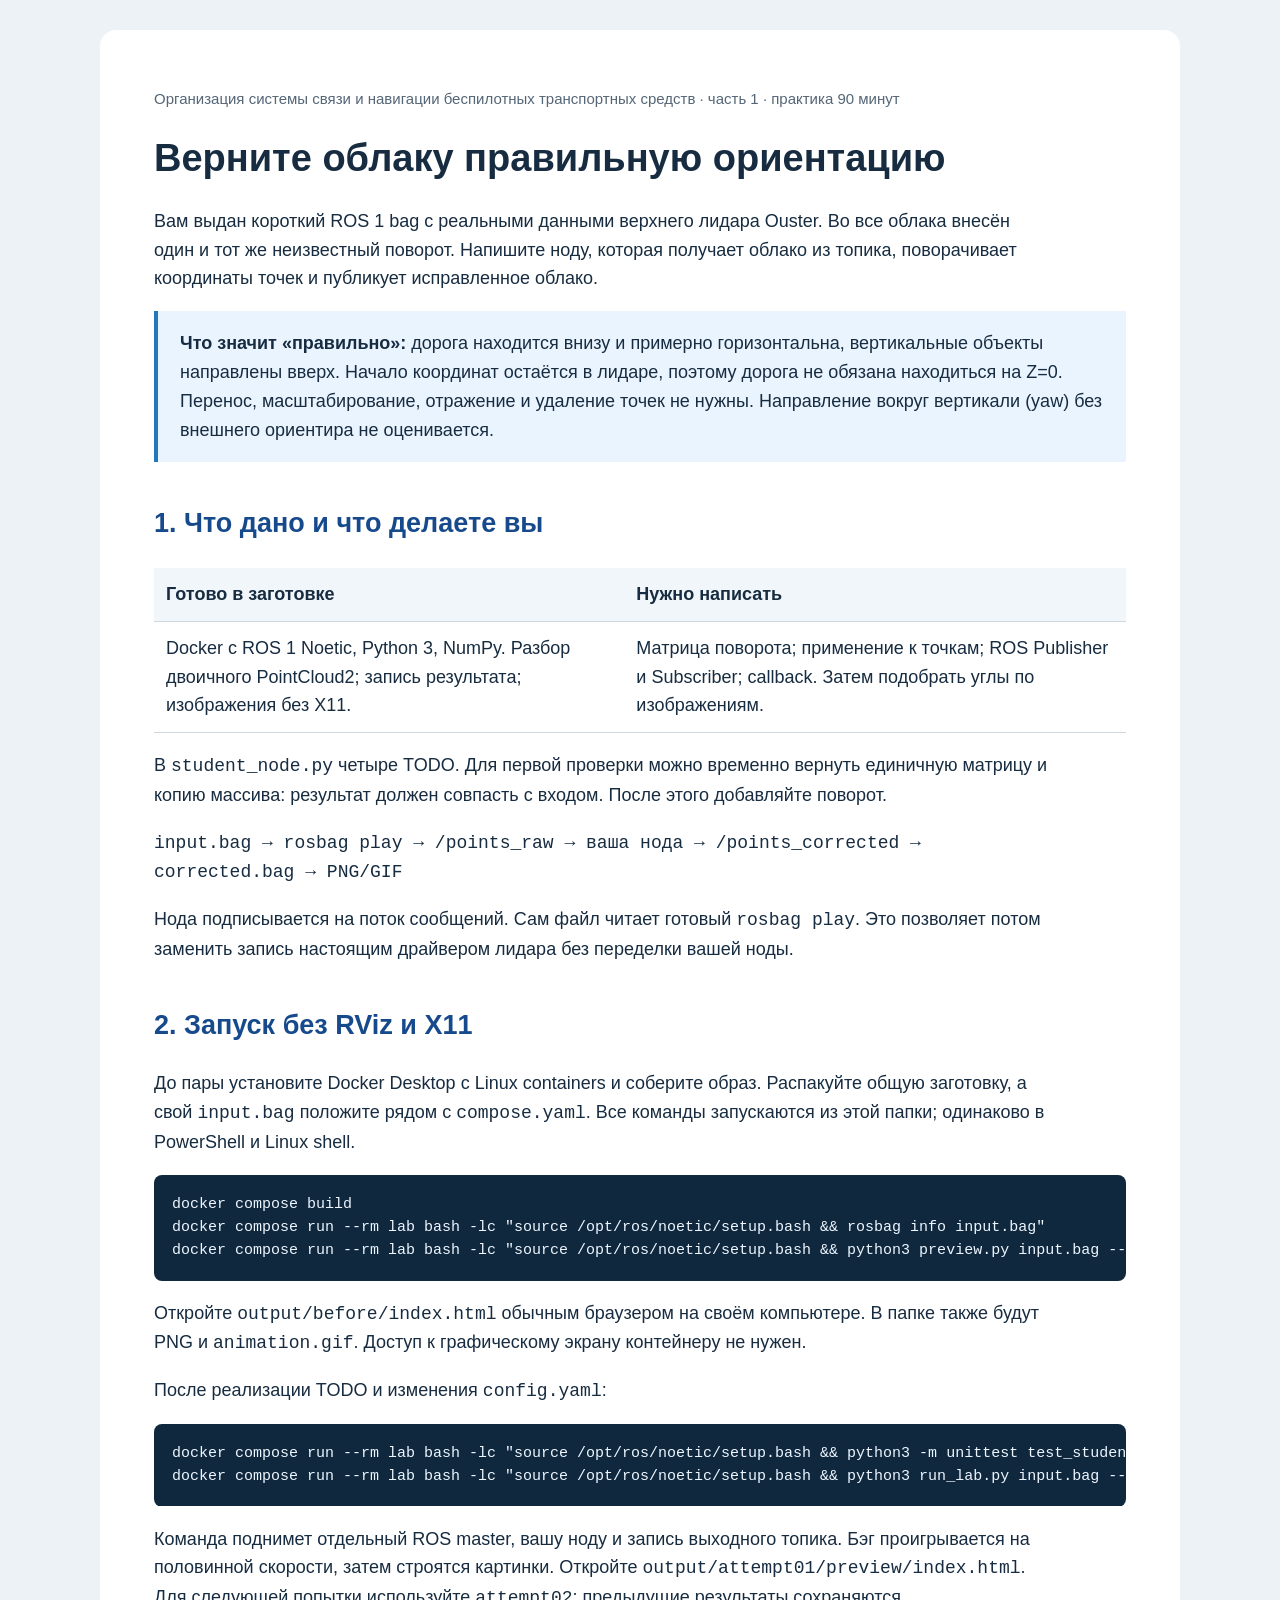
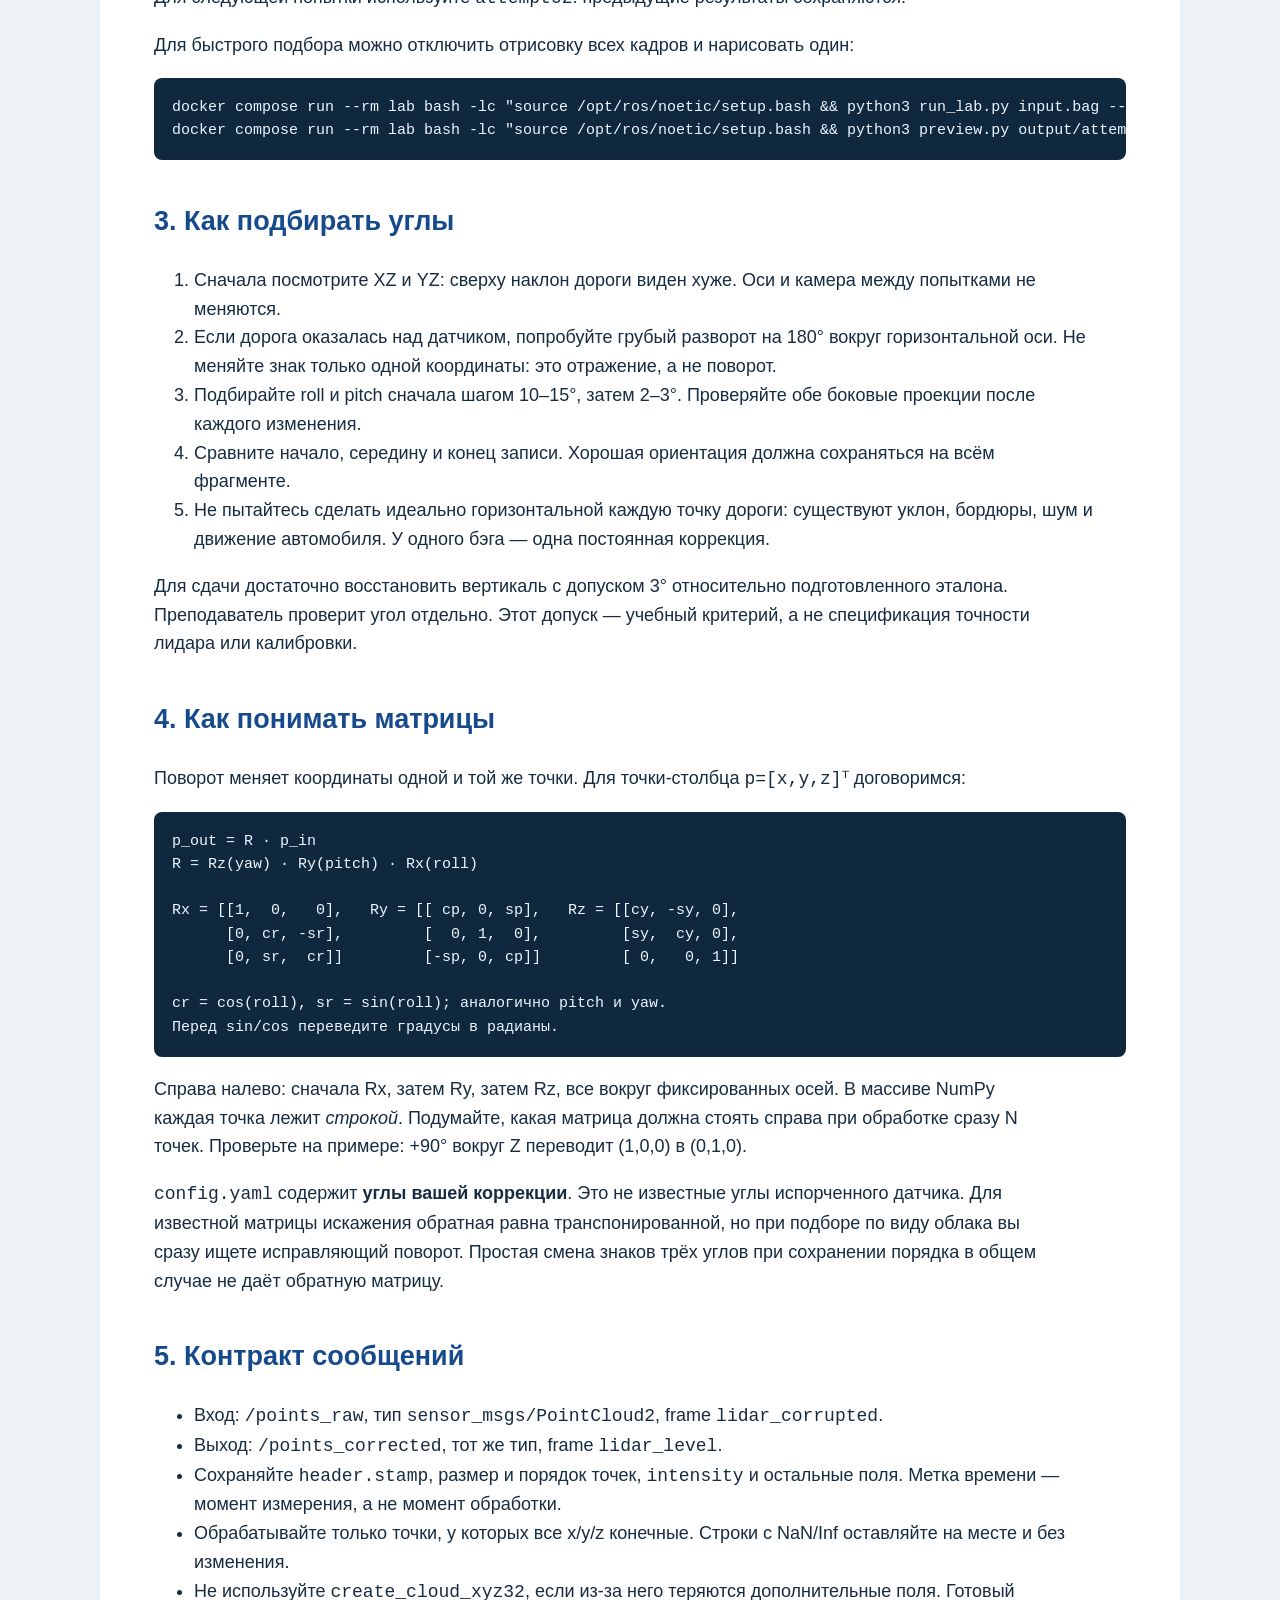
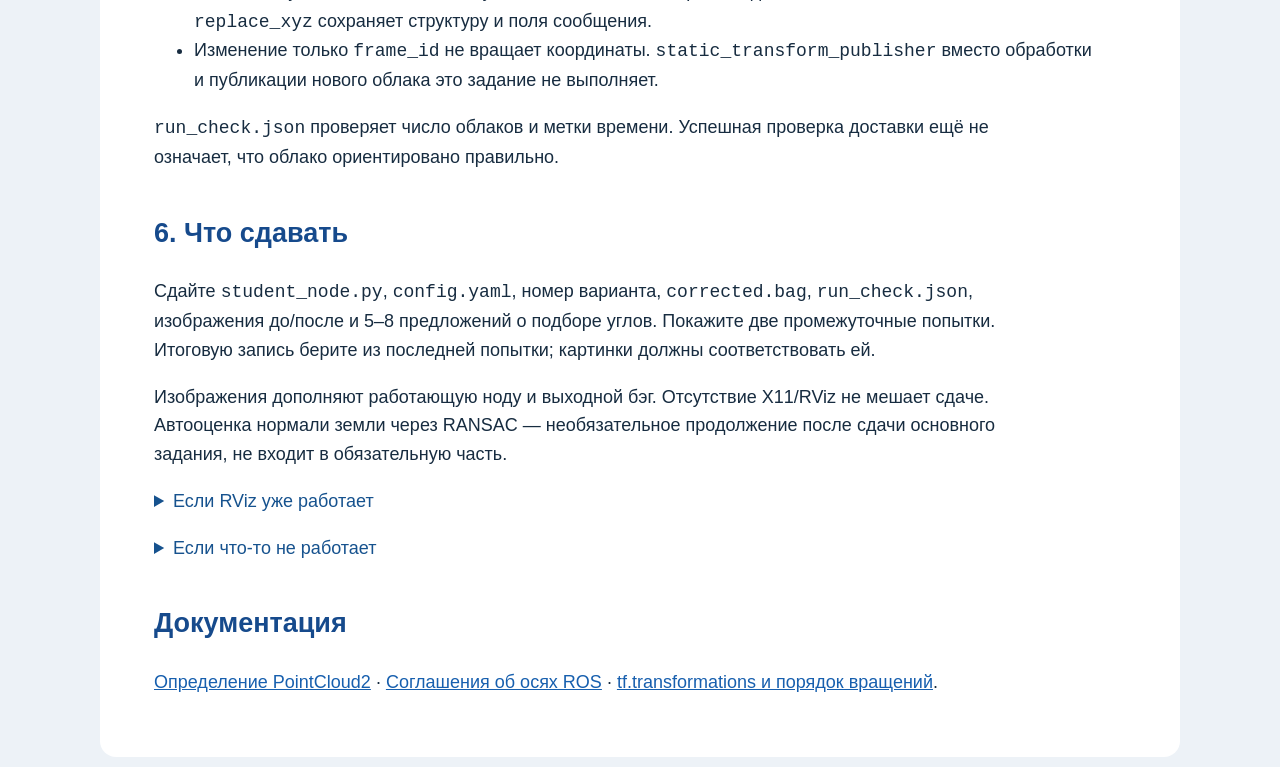
==== practices/01-ros1-pointclouds/assignment.html @ 09ac6501 "Publish ROS 1 point cloud orientation practice" ====
<!doctype html><html lang="ru"><head><meta charset="utf-8"><meta name="viewport" content="width=device-width,initial-scale=1"><title>Практика ROS 1: ориентация облака</title><link rel="stylesheet" href="guide.css"></head><body><main>
<p class="meta">Организация системы связи и навигации беспилотных транспортных средств · часть 1 · практика 90 минут</p>
<h1>Верните облаку правильную ориентацию</h1>
<p>Вам выдан короткий ROS 1 bag с реальными данными верхнего лидара Ouster. Во все облака внесён один и тот же неизвестный поворот. Напишите ноду, которая получает облако из топика, поворачивает координаты точек и публикует исправленное облако.</p>
<div class="note"><b>Что значит «правильно»:</b> дорога находится внизу и примерно горизонтальна, вертикальные объекты направлены вверх. Начало координат остаётся в лидаре, поэтому дорога не обязана находиться на Z=0. Перенос, масштабирование, отражение и удаление точек не нужны. Направление вокруг вертикали (yaw) без внешнего ориентира не оценивается.</div>
<h2>1. Что дано и что делаете вы</h2>
<table><tr><th>Готово в заготовке</th><th>Нужно написать</th></tr><tr><td>Docker с ROS 1 Noetic, Python 3, NumPy. Разбор двоичного PointCloud2; запись результата; изображения без X11.</td><td>Матрица поворота; применение к точкам; ROS Publisher и Subscriber; callback. Затем подобрать углы по изображениям.</td></tr></table>
<p>В <code>student_node.py</code> четыре TODO. Для первой проверки можно временно вернуть единичную матрицу и копию массива: результат должен совпасть с входом. После этого добавляйте поворот.</p>
<p><code>input.bag → rosbag play → /points_raw → ваша нода → /points_corrected → corrected.bag → PNG/GIF</code></p>
<p>Нода подписывается на поток сообщений. Сам файл читает готовый <code>rosbag play</code>. Это позволяет потом заменить запись настоящим драйвером лидара без переделки вашей ноды.</p>
<h2>2. Запуск без RViz и X11</h2>
<p>До пары установите Docker Desktop с Linux containers и соберите образ. Распакуйте общую заготовку, а свой <code>input.bag</code> положите рядом с <code>compose.yaml</code>. Все команды запускаются из этой папки; одинаково в PowerShell и Linux shell.</p>
<pre>docker compose build
docker compose run --rm lab bash -lc "source /opt/ros/noetic/setup.bash &amp;&amp; rosbag info input.bag"
docker compose run --rm lab bash -lc "source /opt/ros/noetic/setup.bash &amp;&amp; python3 preview.py input.bag --out output/before"</pre>
<p>Откройте <code>output/before/index.html</code> обычным браузером на своём компьютере. В папке также будут PNG и <code>animation.gif</code>. Доступ к графическому экрану контейнеру не нужен.</p>
<p>После реализации TODO и изменения <code>config.yaml</code>:</p>
<pre>docker compose run --rm lab bash -lc "source /opt/ros/noetic/setup.bash &amp;&amp; python3 -m unittest test_student -v"
docker compose run --rm lab bash -lc "source /opt/ros/noetic/setup.bash &amp;&amp; python3 run_lab.py input.bag --out output/attempt01"</pre>
<p>Команда поднимет отдельный ROS master, вашу ноду и запись выходного топика. Бэг проигрывается на половинной скорости, затем строятся картинки. Откройте <code>output/attempt01/preview/index.html</code>. Для следующей попытки используйте <code>attempt02</code>: предыдущие результаты сохраняются.</p>
<p>Для быстрого подбора можно отключить отрисовку всех кадров и нарисовать один:</p>
<pre>docker compose run --rm lab bash -lc "source /opt/ros/noetic/setup.bash &amp;&amp; python3 run_lab.py input.bag --out output/attempt02 --no-preview"
docker compose run --rm lab bash -lc "source /opt/ros/noetic/setup.bash &amp;&amp; python3 preview.py output/attempt02/corrected.bag --topic /points_corrected --out output/attempt02/preview --step 20"</pre>
<h2>3. Как подбирать углы</h2>
<ol><li>Сначала посмотрите XZ и YZ: сверху наклон дороги виден хуже. Оси и камера между попытками не меняются.</li><li>Если дорога оказалась над датчиком, попробуйте грубый разворот на 180° вокруг горизонтальной оси. Не меняйте знак только одной координаты: это отражение, а не поворот.</li><li>Подбирайте roll и pitch сначала шагом 10–15°, затем 2–3°. Проверяйте обе боковые проекции после каждого изменения.</li><li>Сравните начало, середину и конец записи. Хорошая ориентация должна сохраняться на всём фрагменте.</li><li>Не пытайтесь сделать идеально горизонтальной каждую точку дороги: существуют уклон, бордюры, шум и движение автомобиля. У одного бэга — одна постоянная коррекция.</li></ol>
<p>Для сдачи достаточно восстановить вертикаль с допуском 3° относительно подготовленного эталона. Преподаватель проверит угол отдельно. Этот допуск — учебный критерий, а не спецификация точности лидара или калибровки.</p>
<h2>4. Как понимать матрицы</h2>
<p>Поворот меняет координаты одной и той же точки. Для точки-столбца <code>p=[x,y,z]ᵀ</code> договоримся:</p>
<pre>p_out = R · p_in
R = Rz(yaw) · Ry(pitch) · Rx(roll)

Rx = [[1,  0,   0],   Ry = [[ cp, 0, sp],   Rz = [[cy, -sy, 0],
      [0, cr, -sr],         [  0, 1,  0],         [sy,  cy, 0],
      [0, sr,  cr]]         [-sp, 0, cp]]         [ 0,   0, 1]]

cr = cos(roll), sr = sin(roll); аналогично pitch и yaw.
Перед sin/cos переведите градусы в радианы.</pre>
<p>Справа налево: сначала Rx, затем Ry, затем Rz, все вокруг фиксированных осей. В массиве NumPy каждая точка лежит <em>строкой</em>. Подумайте, какая матрица должна стоять справа при обработке сразу N точек. Проверьте на примере: +90° вокруг Z переводит (1,0,0) в (0,1,0).</p>
<p><code>config.yaml</code> содержит <b>углы вашей коррекции</b>. Это не известные углы испорченного датчика. Для известной матрицы искажения обратная равна транспонированной, но при подборе по виду облака вы сразу ищете исправляющий поворот. Простая смена знаков трёх углов при сохранении порядка в общем случае не даёт обратную матрицу.</p>
<h2>5. Контракт сообщений</h2>
<ul><li>Вход: <code>/points_raw</code>, тип <code>sensor_msgs/PointCloud2</code>, frame <code>lidar_corrupted</code>.</li><li>Выход: <code>/points_corrected</code>, тот же тип, frame <code>lidar_level</code>.</li><li>Сохраняйте <code>header.stamp</code>, размер и порядок точек, <code>intensity</code> и остальные поля. Метка времени — момент измерения, а не момент обработки.</li><li>Обрабатывайте только точки, у которых все x/y/z конечные. Строки с NaN/Inf оставляйте на месте и без изменения.</li><li>Не используйте <code>create_cloud_xyz32</code>, если из-за него теряются дополнительные поля. Готовый <code>replace_xyz</code> сохраняет структуру и поля сообщения.</li><li>Изменение только <code>frame_id</code> не вращает координаты. <code>static_transform_publisher</code> вместо обработки и публикации нового облака это задание не выполняет.</li></ul>
<p><code>run_check.json</code> проверяет число облаков и метки времени. Успешная проверка доставки ещё не означает, что облако ориентировано правильно.</p>
<h2>6. Что сдавать</h2>
<p>Сдайте <code>student_node.py</code>, <code>config.yaml</code>, номер варианта, <code>corrected.bag</code>, <code>run_check.json</code>, изображения до/после и 5–8 предложений о подборе углов. Покажите две промежуточные попытки. Итоговую запись берите из последней попытки; картинки должны соответствовать ей.</p>
<p>Изображения дополняют работающую ноду и выходной бэг. Отсутствие X11/RViz не мешает сдаче. Автооценка нормали земли через RANSAC — необязательное продолжение после сдачи основного задания, не входит в обязательную часть.</p>
<details><summary>Если RViz уже работает</summary><p>В готовом Linux-окружении с ROS 1 и RViz запустите <code>roscore</code>, отдельно <code>rosbag play --clock output/attempt01/corrected.bag</code> и <code>rviz -d view_corrected.rviz</code>. Выберите Fixed Frame <code>lidar_level</code>. Для просмотра исходного бэга используйте <code>lidar_corrupted</code> и <code>/points_raw</code>. Отсутствующее преобразование между этими frame нельзя заменять выдуманным identity TF. В базовый Docker GUI намеренно не включён; обязательный сценарий — PNG/GIF.</p></details>
<details><summary>Если что-то не работает</summary><ul><li><b>NotImplementedError:</b> заполните TODO; заготовка не содержит решение.</li><li><b>Нет выходных сообщений:</b> проверьте <code>student.log</code>, имена топиков и Publisher/Subscriber.</li><li><b>Потери облаков:</b> уберите рисование из callback и повторите с <code>--rate 0.25</code>.</li><li><b>TF error в RViz:</b> Fixed Frame должен совпадать с frame отображаемого облака.</li><li><b>Docker не подключается:</b> запустите Docker Desktop и Linux containers до пары.</li><li><b>Дорога исчезла:</b> сравните PNG с прежними осями; не меняйте автоматический масштаб. При необходимости задайте одинаковый <code>--radius</code> для обеих картинок.</li></ul></details>
<h2>Документация</h2>
<p><a href="https://raw.githubusercontent.com/ros/common_msgs/noetic-devel/sensor_msgs/msg/PointCloud2.msg">Определение PointCloud2</a> · <a href="https://raw.githubusercontent.com/ros-infrastructure/rep/master/rep-0103.rst">Соглашения об осях ROS</a> · <a href="https://raw.githubusercontent.com/ros/geometry/noetic-devel/tf/src/tf/transformations.py">tf.transformations и порядок вращений</a>.</p>
</main></body></html>
---- practices/01-ros1-pointclouds/guide.css ----
*{box-sizing:border-box}body{margin:0;background:#edf2f7;color:#172c40;font:18px/1.6 Segoe UI,Arial,sans-serif}main{max-width:1080px;margin:30px auto;background:white;padding:42px 54px;border-radius:16px}h1{font-size:38px;line-height:1.18}h2{font-size:27px;margin-top:40px;color:#164a8c}h3{font-size:21px}a{color:#175fae}p,li{max-width:90ch}pre{overflow:auto;background:#10283e;color:#edf6ff;padding:18px;border-radius:8px;font:15px/1.55 Consolas,monospace}code{font-family:Consolas,monospace}table{border-collapse:collapse;width:100%}td,th{border-bottom:1px solid #cdd8e2;padding:12px;text-align:left;vertical-align:top}th{background:#f1f6fa}.note{background:#eaf4ff;border-left:4px solid #2377bb;padding:18px 22px}.meta{color:#567;font-size:15px}img{max-width:100%;height:auto}nav{display:flex;gap:20px;flex-wrap:wrap}details{margin:18px 0}summary{cursor:pointer;color:#16528e}section{margin:30px 0}small{color:#567}@media(max-width:720px){main{margin:0;padding:22px 18px}h1{font-size:30px}table{font-size:14px}}@media print{body{background:white;font-size:11pt}main{margin:0;padding:0}pre{white-space:pre-wrap;background:#eee;color:#111}a{color:inherit}}
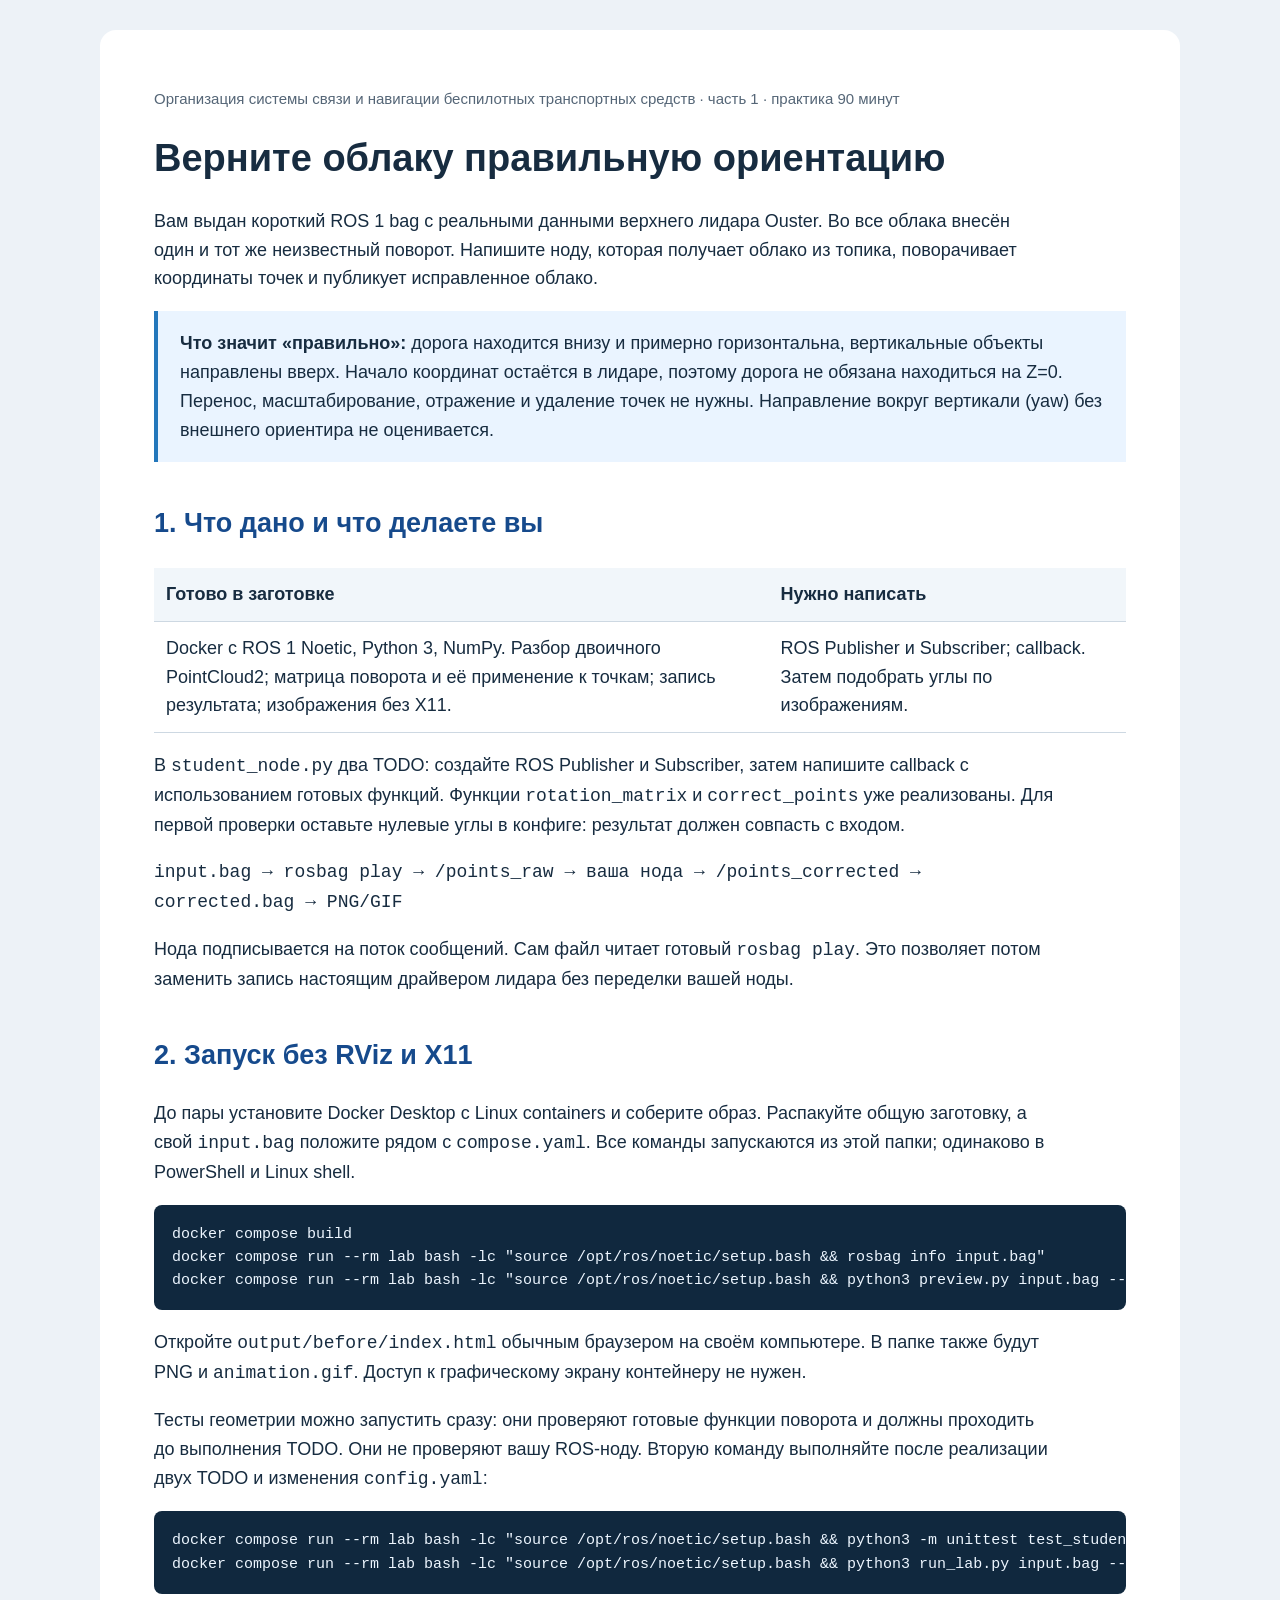
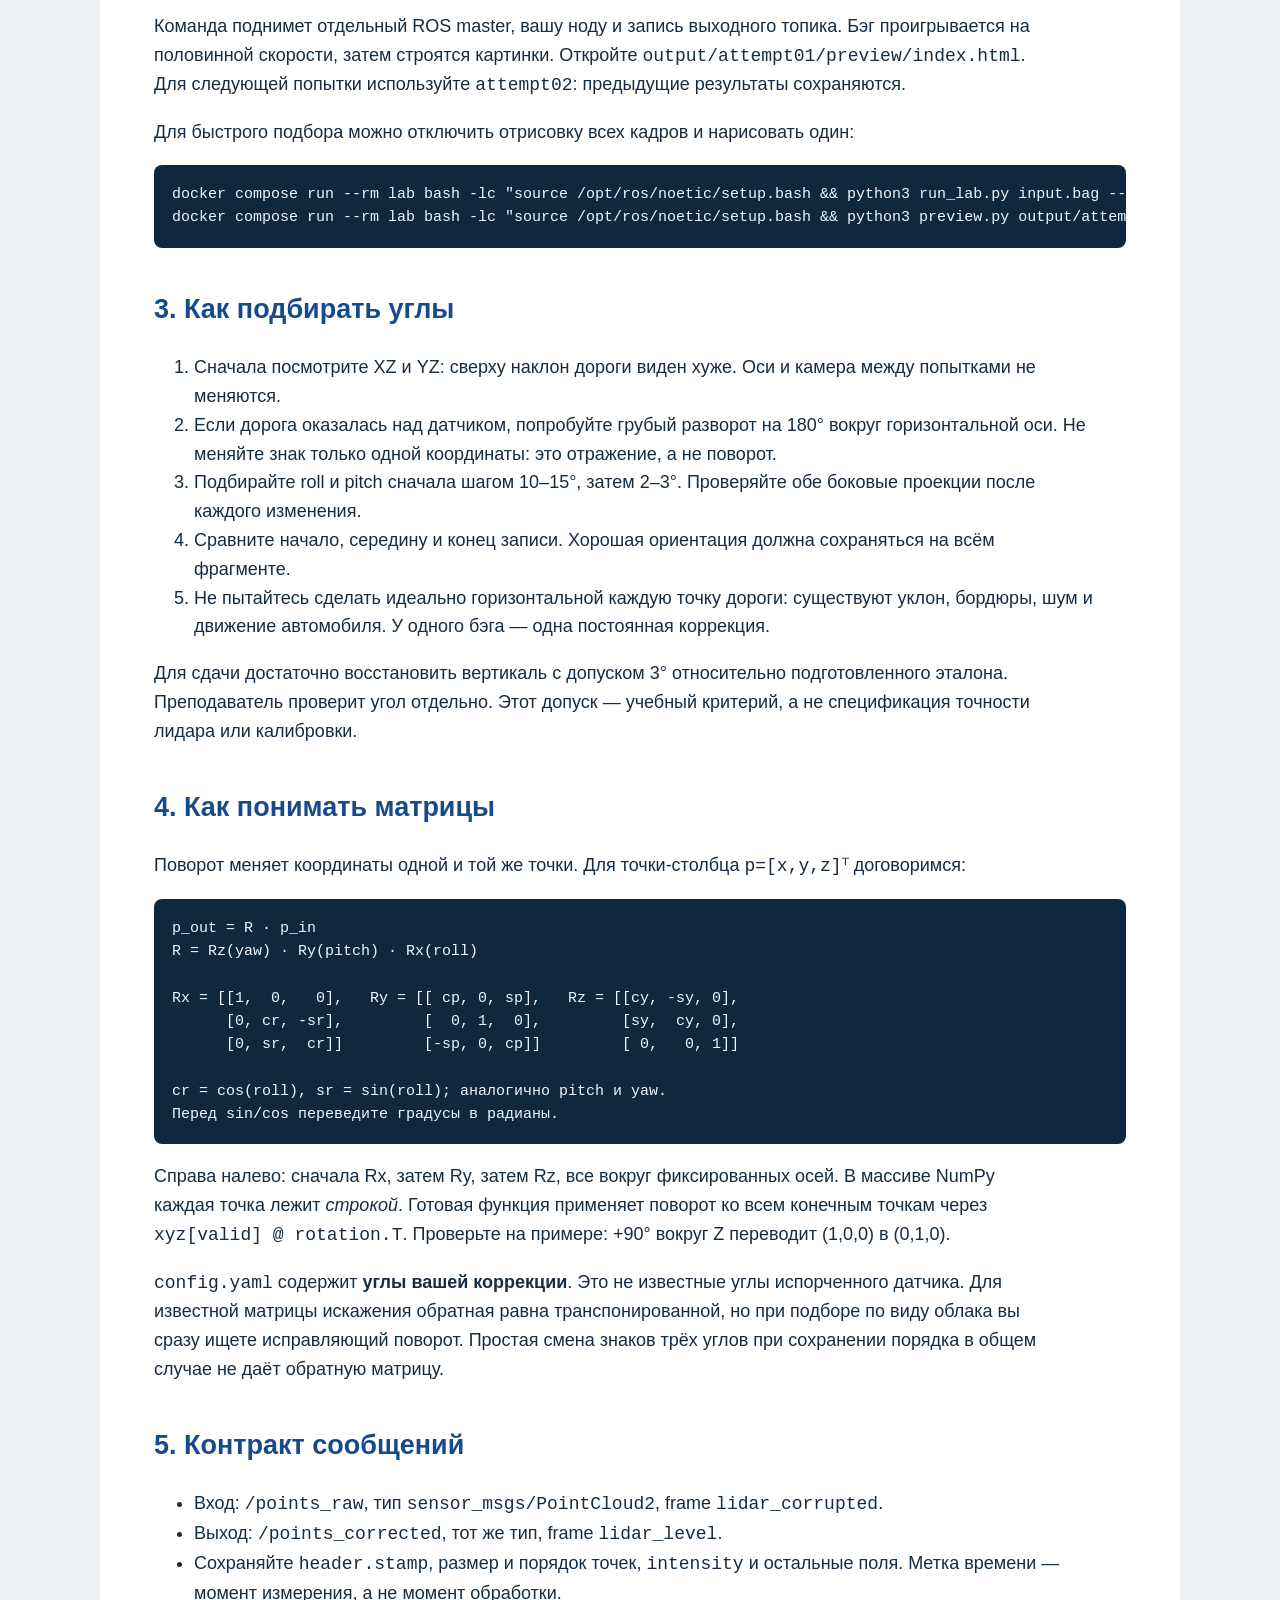
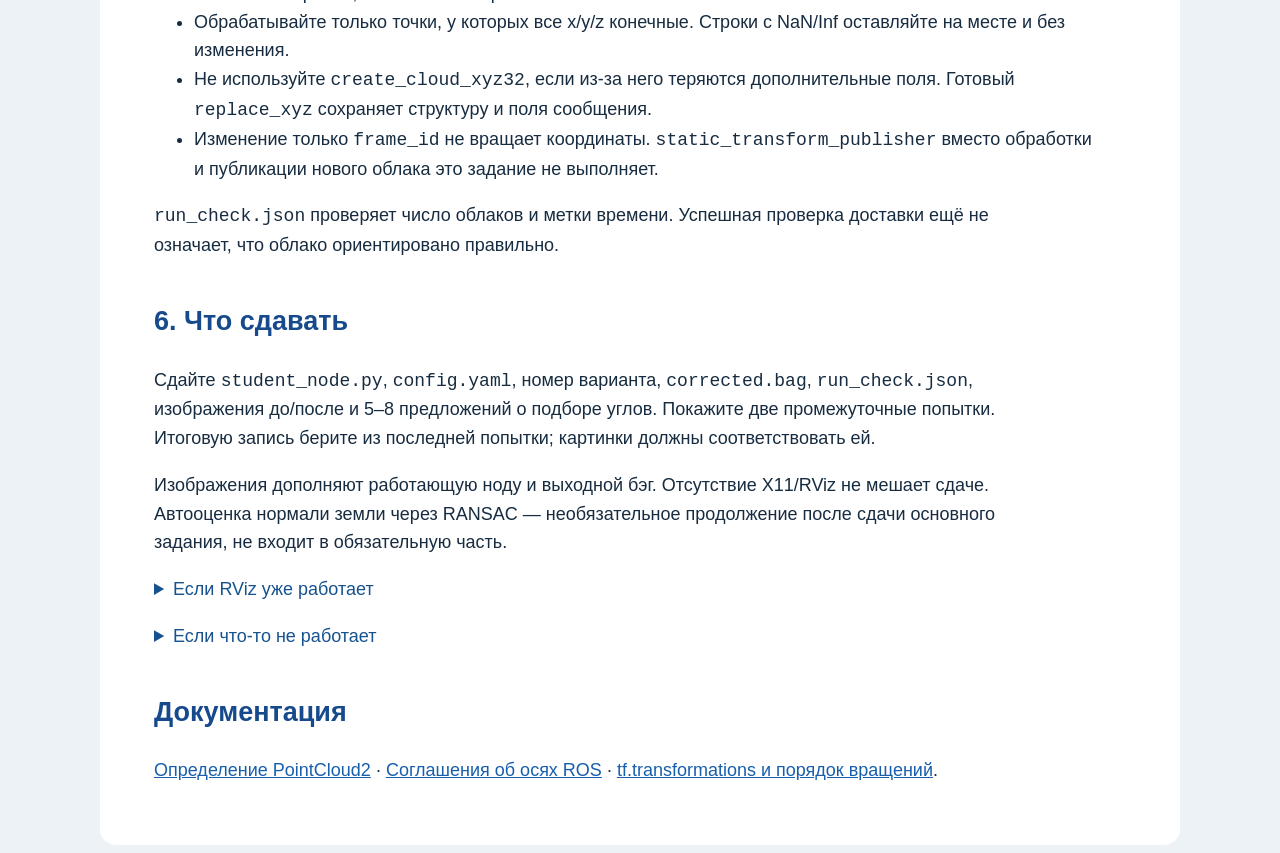
==== commit fad98e2a: "Provide rotation helpers and focus practice on ROS pub/sub" ====
--- a/practices/01-ros1-pointclouds/assignment.html
+++ b/practices/01-ros1-pointclouds/assignment.html
@@ -4,8 +4,8 @@
 <p>Вам выдан короткий ROS 1 bag с реальными данными верхнего лидара Ouster. Во все облака внесён один и тот же неизвестный поворот. Напишите ноду, которая получает облако из топика, поворачивает координаты точек и публикует исправленное облако.</p>
 <div class="note"><b>Что значит «правильно»:</b> дорога находится внизу и примерно горизонтальна, вертикальные объекты направлены вверх. Начало координат остаётся в лидаре, поэтому дорога не обязана находиться на Z=0. Перенос, масштабирование, отражение и удаление точек не нужны. Направление вокруг вертикали (yaw) без внешнего ориентира не оценивается.</div>
 <h2>1. Что дано и что делаете вы</h2>
-<table><tr><th>Готово в заготовке</th><th>Нужно написать</th></tr><tr><td>Docker с ROS 1 Noetic, Python 3, NumPy. Разбор двоичного PointCloud2; запись результата; изображения без X11.</td><td>Матрица поворота; применение к точкам; ROS Publisher и Subscriber; callback. Затем подобрать углы по изображениям.</td></tr></table>
-<p>В <code>student_node.py</code> четыре TODO. Для первой проверки можно временно вернуть единичную матрицу и копию массива: результат должен совпасть с входом. После этого добавляйте поворот.</p>
+<table><tr><th>Готово в заготовке</th><th>Нужно написать</th></tr><tr><td>Docker с ROS 1 Noetic, Python 3, NumPy. Разбор двоичного PointCloud2; матрица поворота и её применение к точкам; запись результата; изображения без X11.</td><td>ROS Publisher и Subscriber; callback. Затем подобрать углы по изображениям.</td></tr></table>
+<p>В <code>student_node.py</code> два TODO: создайте ROS Publisher и Subscriber, затем напишите callback с использованием готовых функций. Функции <code>rotation_matrix</code> и <code>correct_points</code> уже реализованы. Для первой проверки оставьте нулевые углы в конфиге: результат должен совпасть с входом.</p>
 <p><code>input.bag → rosbag play → /points_raw → ваша нода → /points_corrected → corrected.bag → PNG/GIF</code></p>
 <p>Нода подписывается на поток сообщений. Сам файл читает готовый <code>rosbag play</code>. Это позволяет потом заменить запись настоящим драйвером лидара без переделки вашей ноды.</p>
 <h2>2. Запуск без RViz и X11</h2>
@@ -14,7 +14,7 @@
 docker compose run --rm lab bash -lc "source /opt/ros/noetic/setup.bash &amp;&amp; rosbag info input.bag"
 docker compose run --rm lab bash -lc "source /opt/ros/noetic/setup.bash &amp;&amp; python3 preview.py input.bag --out output/before"</pre>
 <p>Откройте <code>output/before/index.html</code> обычным браузером на своём компьютере. В папке также будут PNG и <code>animation.gif</code>. Доступ к графическому экрану контейнеру не нужен.</p>
-<p>После реализации TODO и изменения <code>config.yaml</code>:</p>
+<p>Тесты геометрии можно запустить сразу: они проверяют готовые функции поворота и должны проходить до выполнения TODO. Они не проверяют вашу ROS-ноду. Вторую команду выполняйте после реализации двух TODO и изменения <code>config.yaml</code>:</p>
 <pre>docker compose run --rm lab bash -lc "source /opt/ros/noetic/setup.bash &amp;&amp; python3 -m unittest test_student -v"
 docker compose run --rm lab bash -lc "source /opt/ros/noetic/setup.bash &amp;&amp; python3 run_lab.py input.bag --out output/attempt01"</pre>
 <p>Команда поднимет отдельный ROS master, вашу ноду и запись выходного топика. Бэг проигрывается на половинной скорости, затем строятся картинки. Откройте <code>output/attempt01/preview/index.html</code>. Для следующей попытки используйте <code>attempt02</code>: предыдущие результаты сохраняются.</p>
@@ -35,7 +35,7 @@
 
 cr = cos(roll), sr = sin(roll); аналогично pitch и yaw.
 Перед sin/cos переведите градусы в радианы.</pre>
-<p>Справа налево: сначала Rx, затем Ry, затем Rz, все вокруг фиксированных осей. В массиве NumPy каждая точка лежит <em>строкой</em>. Подумайте, какая матрица должна стоять справа при обработке сразу N точек. Проверьте на примере: +90° вокруг Z переводит (1,0,0) в (0,1,0).</p>
+<p>Справа налево: сначала Rx, затем Ry, затем Rz, все вокруг фиксированных осей. В массиве NumPy каждая точка лежит <em>строкой</em>. Готовая функция применяет поворот ко всем конечным точкам через <code>xyz[valid] @ rotation.T</code>. Проверьте на примере: +90° вокруг Z переводит (1,0,0) в (0,1,0).</p>
 <p><code>config.yaml</code> содержит <b>углы вашей коррекции</b>. Это не известные углы испорченного датчика. Для известной матрицы искажения обратная равна транспонированной, но при подборе по виду облака вы сразу ищете исправляющий поворот. Простая смена знаков трёх углов при сохранении порядка в общем случае не даёт обратную матрицу.</p>
 <h2>5. Контракт сообщений</h2>
 <ul><li>Вход: <code>/points_raw</code>, тип <code>sensor_msgs/PointCloud2</code>, frame <code>lidar_corrupted</code>.</li><li>Выход: <code>/points_corrected</code>, тот же тип, frame <code>lidar_level</code>.</li><li>Сохраняйте <code>header.stamp</code>, размер и порядок точек, <code>intensity</code> и остальные поля. Метка времени — момент измерения, а не момент обработки.</li><li>Обрабатывайте только точки, у которых все x/y/z конечные. Строки с NaN/Inf оставляйте на месте и без изменения.</li><li>Не используйте <code>create_cloud_xyz32</code>, если из-за него теряются дополнительные поля. Готовый <code>replace_xyz</code> сохраняет структуру и поля сообщения.</li><li>Изменение только <code>frame_id</code> не вращает координаты. <code>static_transform_publisher</code> вместо обработки и публикации нового облака это задание не выполняет.</li></ul>
